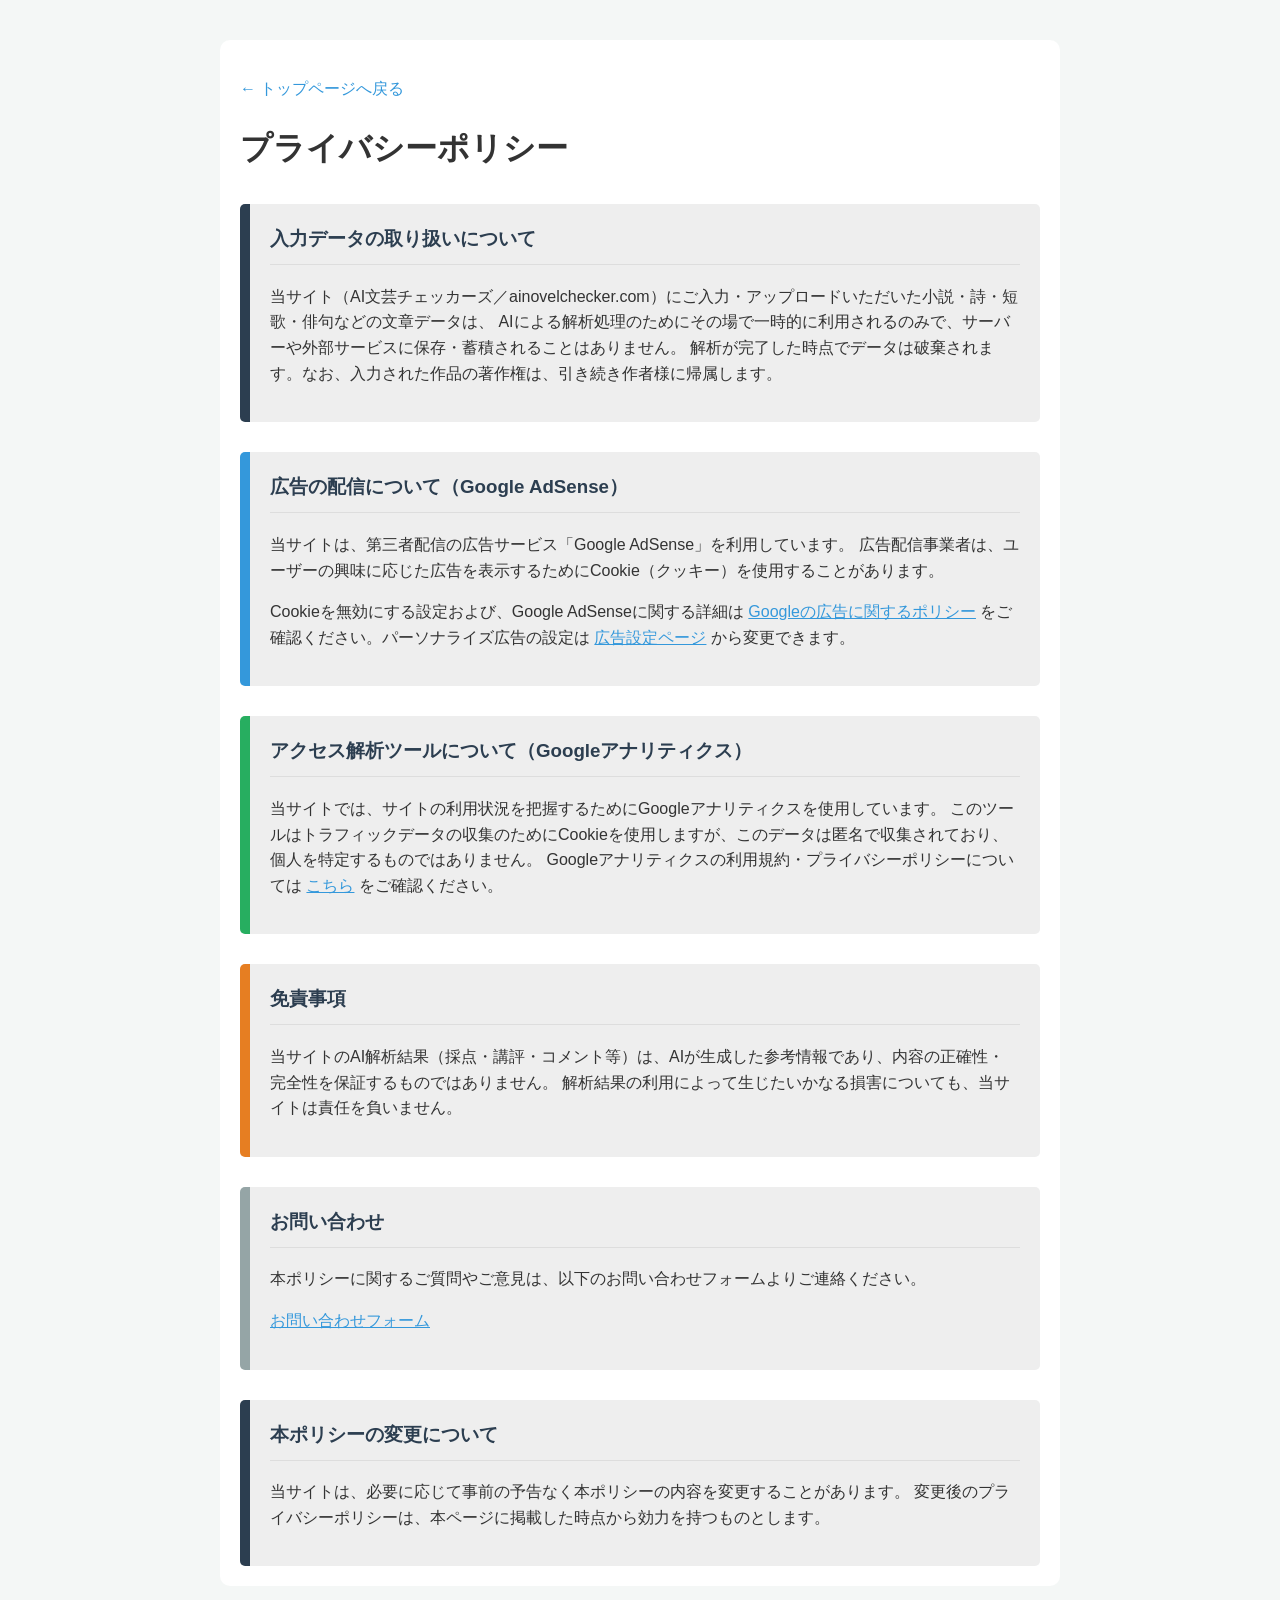
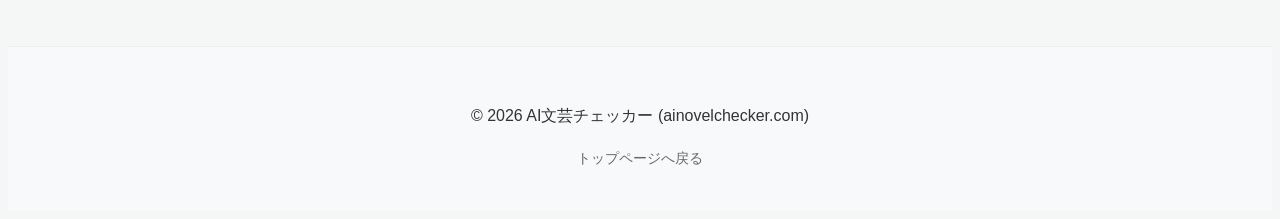
==== privacy.html @ 5933cf7b "update some pages" ====
<!DOCTYPE html>
<html lang="ja">

<head>
    <link rel="icon" href="data:image/svg+xml,<svg xmlns='http://www.w3.org/2000/svg' viewBox='0 0 100 100'><rect x='10' y='10' width='80' height='80' rx='18' fill='%232c3e50'/><path d='M50,25 L72,55 L62,55 L62,75 L38,75 L38,55 L28,55 Z' fill='%23ffffff'/><line x1='50' y1='32' x2='50' y2='52' stroke='%232c3e50' stroke-width='3' stroke-linecap='round'/><circle cx='50' cy='55' r='3.5' fill='%232c3e50'/><circle cx='50' cy='22' r='5' fill='%233498db'/><circle cx='75' cy='45' r='4' fill='%233498db'/><circle cx='25' cy='45' r='4' fill='%233498db'/><line x1='50' y1='22' x2='50' y2='25' stroke='%233498db' stroke-width='2'/><line x1='72' y1='48' x2='75' y2='45' stroke='%233498db' stroke-width='2'/><line x1='28' y1='48' x2='25' y2='45' stroke='%233498db' stroke-width='2'/></svg>">
    <meta charset="UTF-8">
    <title>プライバシーポリシー | AI文芸チェッカーズ</title>
    <meta name="description" content="AI文芸チェッカーズ（ainovelchecker.com）のプライバシーポリシー。入力データの取り扱い、Google AdSense・Googleアナリティクスの利用について説明しています。">
    <meta name="robots" content="noindex">
    <link rel="stylesheet" href="./style.css">
</head>

<body>
    <div class="container">
        <p class="nav-back"><a href="./index.html" style="color: #3498db; text-decoration: none;">← トップページへ戻る</a></p>

        <h1>プライバシーポリシー</h1>

        <section class="editor-section" style="border-left-color: #2c3e50;">
            <h3>入力データの取り扱いについて</h3>
            <p>
                当サイト（AI文芸チェッカーズ／ainovelchecker.com）にご入力・アップロードいただいた小説・詩・短歌・俳句などの文章データは、
                AIによる解析処理のためにその場で一時的に利用されるのみで、サーバーや外部サービスに保存・蓄積されることはありません。
                解析が完了した時点でデータは破棄されます。なお、入力された作品の著作権は、引き続き作者様に帰属します。
            </p>
        </section>

        <section class="editor-section" style="border-left-color: #3498db;">
            <h3>広告の配信について（Google AdSense）</h3>
            <p>
                当サイトは、第三者配信の広告サービス「Google AdSense」を利用しています。
                広告配信事業者は、ユーザーの興味に応じた広告を表示するためにCookie（クッキー）を使用することがあります。
            </p>
            <p>
                Cookieを無効にする設定および、Google AdSenseに関する詳細は
                <a href="https://policies.google.com/technologies/ads?hl=ja" target="_blank" rel="noopener" style="color:#3498db;">Googleの広告に関するポリシー</a>
                をご確認ください。パーソナライズ広告の設定は
                <a href="https://adssettings.google.com/" target="_blank" rel="noopener" style="color:#3498db;">広告設定ページ</a>
                から変更できます。
            </p>
        </section>

        <section class="editor-section" style="border-left-color: #27ae60;">
            <h3>アクセス解析ツールについて（Googleアナリティクス）</h3>
            <p>
                当サイトでは、サイトの利用状況を把握するためにGoogleアナリティクスを使用しています。
                このツールはトラフィックデータの収集のためにCookieを使用しますが、このデータは匿名で収集されており、個人を特定するものではありません。
                Googleアナリティクスの利用規約・プライバシーポリシーについては
                <a href="https://marketingplatform.google.com/about/analytics/terms/jp/" target="_blank" rel="noopener" style="color:#3498db;">こちら</a>
                をご確認ください。
            </p>
        </section>

        <section class="editor-section" style="border-left-color: #e67e22;">
            <h3>免責事項</h3>
            <p>
                当サイトのAI解析結果（採点・講評・コメント等）は、AIが生成した参考情報であり、内容の正確性・完全性を保証するものではありません。
                解析結果の利用によって生じたいかなる損害についても、当サイトは責任を負いません。
            </p>
        </section>

        <section class="editor-section" style="border-left-color: #95a5a6;">
            <h3>お問い合わせ</h3>
            <p>
                本ポリシーに関するご質問やご意見は、以下のお問い合わせフォームよりご連絡ください。
            </p>
            <p>
                <a href="https://forms.gle/KT9CneuF4Z4AGE18A" target="_blank" rel="noopener" style="color:#3498db;">お問い合わせフォーム</a>
            </p>
        </section>

        <section class="editor-section" style="border-left-color: #2c3e50;">
            <h3>本ポリシーの変更について</h3>
            <p>
                当サイトは、必要に応じて事前の予告なく本ポリシーの内容を変更することがあります。
                変更後のプライバシーポリシーは、本ページに掲載した時点から効力を持つものとします。
            </p>
        </section>
    </div>

    <footer class="site-footer">
        <div class="footer-content">
            <p>© 2026 AI文芸チェッカー (ainovelchecker.com)</p>
            <div class="footer-links">
                <a href="./index.html">トップページへ戻る</a>
            </div>
        </div>
    </footer>
</body>

</html>
---- style.css ----
body {
    font-family: sans-serif;
    background: #f4f7f6;
    color: #333;
    line-height: 1.6;
}

.container {
    height: auto !important;
    overflow: visible !important;
    max-width: 800px;
    margin: 40px auto;
    padding: 20px;
    background: white;
    border-radius: 10px;
    shadow: 0 4px 6px rgba(0, 0, 0, 0.1);
}


#result {
    overflow: visible !important; /* 隠れている部分を強制的に出す */
    height: auto !important;     /* 高さを固定せず中身に合わせる */
    background-color: white;     /* 背景が透明だと真っ白に見えることがある */
}

textarea {
    width: 100%;
    height: 300px;
    margin-bottom: 20px;
    padding: 10px;
    border: 1px solid #ddd;
    border-radius: 5px;
    font-size: 16px;
}

.actions {
    display: flex;
    justify-content: space-between;
    align-items: center;
    margin-bottom: 20px;
}

button {
    padding: 10px 25px;
    background: #2c3e50;
    color: white;
    border: none;
    border-radius: 5px;
    cursor: pointer;
    font-size: 18px;
}

button:hover {
    background: #34495e;
}

.hidden {
    display: none !important;
}

/* 報酬・保存エリア全体の調整 */
/* 保存エリア：リワード用からシンプルに書き換え */
.save-area {
    display: flex;
    justify-content: center;
    margin: 40px 0;
}

#save-image-btn {
    padding: 15px 40px;
    font-size: 1.2rem;
    background-color: #27ae60;
    color: white;
    border: none;
    border-radius: 50px;
    cursor: pointer;
    box-shadow: 0 4px 15px rgba(39, 174, 96, 0.3);
}

/* 4枚を並べるグリッド */
.example-grid {
    display: grid;
    /* 💡 最小幅を「40%以上」にすることで、3枚目が必ず2行目に落ちるようにします */
    grid-template-columns: repeat(auto-fit, minmax(45%, 1fr)); 
    gap: 15px; 
    margin-top: 20px;
    max-width: 600px; /* 💡 あまり広がりすぎないよう制限 */
    margin-left: auto;
    margin-right: auto;
}

/* 画像とラベルを囲む枠 */
.thumb-wrapper {
    display: flex;
    flex-direction: column;
    align-items: center;
    background: #ffffff;
    padding: 8px;
    border-radius: 8px;
    border: 1px solid #eee;
    box-shadow: 0 2px 5px rgba(0,0,0,0.05);
    transition: 0.3s;
}

.thumb-wrapper:hover {
    transform: translateY(-3px);
    border-color: #3498db;
    box-shadow: 0 5px 15px rgba(0,0,0,0.1);
}

/* 画像自体の設定 */
.zoomable {
    width: 100%;
    height: auto;
    cursor: pointer;
    border-radius: 4px;
}

/* ラベル */
.thumb-label {
    margin-top: 8px;
    font-size: 0.8rem;
    color: #555;
    font-weight: bold;
}

/* 📱 スマホ画面（幅が狭い時）の設定 */
@media (max-width: 480px) {
    .example-grid {
        /* スマホでも2-2を維持するか、1列にするか選べます */
        /* 1列にしたい場合はここを 1fr にしてください */
        grid-template-columns: repeat(2, 1fr); 
        gap: 10px;
    }
}

/* フッターデザイン */
.site-footer {
    margin-top: 60px;
    padding: 40px 0;
    background-color: #f8f9fa;
    border-top: 1px solid #eee;
    text-align: center;
}

.footer-links a {
    margin: 0 15px;
    color: #666;
    text-decoration: none;
    font-size: 0.9rem;
}

.footer-links a:hover {
    text-decoration: underline;
}

/* ポリシーモーダル */
#policy-modal {
    position: fixed;
    top: 0; left: 0; width: 100%; height: 100%;
    background: rgba(0,0,0,0.7);
    display: flex; justify-content: center; align-items: center;
    z-index: 2000;
}
.modal-content {
    background: white; padding: 30px; border-radius: 10px; max-width: 500px;
}

.service-description {
    text-align: left;
    margin-bottom: 40px;
    background: #ffffff;
    padding: 25px;
    border-radius: 12px;
    box-shadow: 0 4px 15px rgba(0,0,0,0.05);
}

.lead-text {
    font-size: 1.1rem;
    color: #34495e;
    margin-bottom: 30px;
    font-weight: bold;
}

.role-section h3 {
    color: #2c3e50;
    border-left: 5px solid #3498db;
    padding-left: 15px;
    margin-bottom: 15px;
}

.analysis-points {
    display: flex;
    flex-wrap: wrap;
    gap: 10px;
    list-style: none;
    padding: 0;
}

.analysis-points li {
    background: #eef7ff;
    padding: 8px 15px;
    border-radius: 20px;
    font-size: 0.85rem;
    border: 1px solid #d0e8ff;
}

.section-divider {
    border: 0;
    border-top: 1px dashed #ddd;
    margin: 30px 0;
}

.reader-intro-grid {
    display: grid;
    /* 💡 ここがポイント：最小幅を「45%」程度にすることで、3列目を強引に次の行へ送ります */
    grid-template-columns: repeat(auto-fit, minmax(45%, 1fr));
    gap: 20px; /* 少し広めに取ると2-2の境界が綺麗に見えます */
    margin-top: 15px;
}

/* 📱 スマホ（幅が狭い画面）では1列にするための設定 */
@media (max-width: 600px) {
    .reader-intro-grid {
        grid-template-columns: 1fr;
    }
}

.intro-card {
    background: #fdfdfd;
    border: 1px solid #eee;
    padding: 15px;
    border-radius: 8px;
    /* 💡 高さを揃えるために display: flex を活用 */
    display: flex;
    flex-direction: column;
    height: 100%; 
}

.intro-card:hover {
    transform: translateY(-3px);
    border-color: #3498db;
}

.intro-card h4 {
    margin: 0 0 10px 0;
    color: #3498db;
    font-size: 1rem;
}

.guide-text {
    font-size: 1.2rem;
    font-weight: bold;
    color: #2c3e50;
    margin-top: 30px;
}

/* 「JPGダウンロード」ボタン */
#save-image-btn {
    background-color: #27ae60; /* 成功・保存をイメージする緑系 */
    color: white;
}

#save-image-btn:hover {
    background-color: #219150;
    transform: translateY(-2px);
}

/* ボタン同士が重ならないようにマージンを追加 */
.reward-area button + button {
    margin-top: 15px;
}

/* 広告モーダルの背景 */
#video-ad-modal {
    position: fixed;
    top: 0; left: 0;
    width: 100%; height: 100%;
    background: rgba(0, 0, 0, 0.9);
    display: flex;
    justify-content: center;
    align-items: center;
    z-index: 10000;
}

/* 広告の中身 */
.ad-content {
    width: 90%;
    max-width: 400px;
    background: #222;
    padding: 20px;
    border-radius: 10px;
    text-align: center;
    color: white;
}

.ad-video-placeholder {
    width: 100%;
    height: 200px;
    background: #444;
    display: flex;
    justify-content: center;
    align-items: center;
    margin-bottom: 20px;
}

/* プログレスバー */
.progress-bar-container {
    width: 100%;
    height: 8px;
    background: #555;
    border-radius: 4px;
    margin-top: 10px;
    overflow: hidden;
}

#ad-progress-bar {
    width: 0%;
    height: 100%;
    background: #f1c40f;
    transition: width 1s linear; /* 1秒ごとにスムーズに伸びる */
}

/* バナー全体のコンテナ */
.ad-banner-top, .ad-banner-bottom {
    width: 100%;
    margin: 20px auto;
    text-align: center;
}

/* 728x90サイズの枠（レスポンシブ対応） */
.ad-placeholder-728x90 {
    display: inline-block;
    max-width: 100%; /* 画面からはみ出さないように */
    background: #fdfdfd;
    border: 1px solid #eee;
    overflow: hidden;
}

.ad-placeholder-728x90 img {
    max-width: 100%;
    height: auto;
    display: block;
}

/* モバイル用の調整：画面が狭いときはバナーを少し小さく見せる */
@media (max-width: 768px) {
    .ad-banner-top {
        margin: 10px 0;
    }
    .ad-label {
        transform: scale(0.8);
    }
}

/* 共通の広告ラベル */
.ad-label {
    font-size: 10px;
    color: #999;
    text-align: center;
    margin-bottom: 5px;
    letter-spacing: 1px;
}

/* ローディング中の広告（四角形 300x250想定） */
.ad-space-loading {
    margin-top: 30px;
    padding: 15px;
    background: #f0f0f0;
    border-radius: 8px;
}

/* 結果の間の広告（横長 728x90想定） */
.ad-space-inline {
    margin: 30px 0;
    padding: 10px 0;
    text-align: center;
}

.ad-placeholder, .ad-placeholder-horizontal {
    display: flex;
    justify-content: center;
    align-items: center;
    background: #fff;
    border: 1px dashed #ccc;
    min-height: 100px;
}

.result-header {
    text-align: center; /* 中央寄せにするとインパクトが出ます */
    margin-top: -10px;
    margin-bottom: 30px;
    padding-bottom: 20px;
    border-bottom: 2px dashed #ddd;
}

.result-header h2 {
    margin-bottom: 20px;
    font-size: 1.5rem;
}

/* メインの大きな星専用のスタイル */
#main-star-rating {
    font-size: 2rem; /* サイズを大きく */
    letter-spacing: 8px;
    filter: drop-shadow(0 0 2px rgba(241, 196, 15, 0.5)); /* ほんのり光らせる */
}

/* ついでに、平均スコアの数字も強調 */
#avg-score {
    color: #e67e22;
    font-size: 2.0rem;
}

/* チャートのサイズ固定 */
.chart-container {
    width: 100%;
    max-width: 400px;
    margin: 0 auto;
    position: relative;
}

/* 読者カードと編集者エリアの間の区切り */
.editor-feedback-area {
    margin-top: 30px;
    padding-top: 30px;
    border-top: 2px dashed #ddd;
}

/* 編集部総括のボックスを少しプロっぽく */
.editor-section {
    background: #f9f9f9;
    padding: 25px;
    border-radius: 10px;
    border-left: 10px solid #2c3e50;
    margin-top: 20px;
}

.editor-section h3 {
    margin-top: 0;
    color: #2c3e50;
    border-bottom: 1px solid #ddd;
    padding-bottom: 10px;
}

/* 良い点・悪い点の横並び */
.editor-points {
    display: flex;
    gap: 20px;
    margin-bottom: 30px;
}

.point-box {
    flex: 1;
    padding: 15px;
    border-radius: 8px;
}

.good {
    background-color: #e8f5e9;
    border: 1px solid #c8e6c9;
}

.bad {
    background-color: #fff3e0;
    border: 1px solid #ffe0b2;
}

.point-box h3 {
    margin-top: 0;
    font-size: 1.1rem;
}

.point-box ul {
    padding-left: 20px;
    margin-bottom: 0;
}

.point-box li {
    margin-bottom: 8px;
    font-size: 0.95rem;
}

/* スマホ対応：縦並びに切り替え */
@media (max-width: 600px) {
    .editor-points {
        flex-direction: column;
    }
}

/* 読者リスト全体 */
#reader-cards {
    display: flex;
    flex-direction: column;
    gap: 20px;
    margin-top: 20px;
}

/* 読者カード（横長） */
.card {
    display: flex;
    gap: 15px;
    background: #fff;
    padding: 20px;
    border-radius: 8px;
    border: 1px solid #eee;
    box-shadow: 0 2px 4px rgba(0,0,0,0.05);
}

/* アイコン（仮：丸いグレーの円） */
.reader-icon {
    width: 50px;
    height: 50px;
    background: #e0e0e0;
    border-radius: 50%;
    display: flex;
    align-items: center;
    justify-content: center;
    font-size: 1.5rem;
    flex-shrink: 0;
}

/* 右側のコンテンツ */
.reader-content {
    flex-grow: 1;
}

/* 名前・属性・スコアの1行目 */
.reader-header {
    margin-bottom: 5px;
}

.reader-name { font-weight: bold; font-size: 1.1rem; margin-right: 10px; }
.reader-meta { font-size: 0.85rem; color: #777; } /* 性別・age用 */

/* 星と数字の2行目 */
.reader-rating-row {
    display: flex;
    align-items: center;
    gap: 10px;
    margin-bottom: 10px;
}

.reader-score { font-size: 0.9rem; color: #444; font-weight: bold; }

/* コメントの3行目 */
.reader-comment {
    margin: 0;
    font-size: 1.0rem;
    color: #333;
    line-height: 1.5;
}

.card h4 {
    margin: 0;
    color: #e67e22;
}

/* 星の土台（共通） */
.star-rating {
    position: relative;
    display: inline-block;
    font-size: 1.2rem;
    color: #ddd; /* 塗られていない星の色（グレー） */
    letter-spacing: 2px;
    cursor: default;
}

/* 塗りつぶされた星（黄色） */
.star-rating::before {
    content: "★★★★★";
    position: absolute;
    top: 0;
    left: 0;
    width: var(--rating-width); /* ここがJSで動的に変わる（重要） */
    color: #f1c40f; /* 塗りつぶしの色（ゴールド） */
    overflow: hidden;
    white-space: nowrap;
}

/* 読者カード内の星の位置調整 */
.reader-stars-container {
    margin-left: 10px;
    vertical-align: middle;
}

.editor-section {
    margin-top: 30px;
    padding: 20px;
    background: #eee;
    border-radius: 5px;
}

#loading {
    text-align: center;
    font-weight: bold;
    color: #3498db;
}

/* style.css の末尾に追加 */
#image-modal {
    position: fixed;
    top: 0;
    left: 0;
    width: 100%;
    height: 100%;
    z-index: 9999;
    display: flex;
    justify-content: center;
    align-items: center;
}

#image-modal.hidden {
    display: none !important; /* hiddenクラスがある時は完全に消す */
}

.modal-overlay {
    position: absolute;
    top: 0;
    left: 0;
    width: 100%;
    height: 100%;
    background: rgba(0, 0, 0, 0.85);
    cursor: pointer; /* 「ここを押せば閉じられる」と視覚的に伝える */
}

.modal-content-wrapper {
    position: relative;
    max-width: 90%;
    max-height: 90%;
    z-index: 10000;
}

#full-img {
    width: 100%;
    height: auto;
    border: 3px solid white;
    border-radius: 5px;
}

.close-modal {
    position: absolute;
    top: -45px; /* 少し上に余裕を持たせる */
    right: 0;
    color: white;
    font-size: 40px; /* 少し大きく */
    cursor: pointer;
    padding: 10px; /* クリックできる範囲を広げる */
    line-height: 1;
}

/* ポータル用の追加スタイル */
.portal-grid {
    margin-top: 40px;
}

.portal-link {
    text-decoration: none;
    color: inherit;
    transition: transform 0.2s, border-color 0.2s;
    cursor: pointer;
}

.portal-link:hover {
    transform: translateY(-5px);
    border-color: #3498db;
    background: #f8fbff;
}

.portal-link.full-width {
    grid-column: 1 / -1; /* 2列をぶち抜いて表示 */
    text-align: center;
}

.portal-link.full-width .reader-icon {
    margin: 0 auto 10px auto;
}

.portal-about {
    margin-top: 50px;
    border-left: 5px solid #2c3e50;
    background: #f9f9f9;
}

.portal-about a {
    color: #3498db;
    text-decoration: none;
}

.portal-about a:hover {
    text-decoration: underline;
}

/* ==========================================
   🚀 ポータル専用 タイルリンクデザイン
   ========================================== */
.portal-tile-link {
    display: flex;
    align-items: center;
    gap: 15px;
    background: #ffffff;
    border: 2px solid #e2e8f0;
    border-radius: 12px;
    padding: 20px;
    text-decoration: none;
    color: inherit;
    transition: all 0.2s ease;
    box-shadow: 0 4px 6px rgba(0, 0, 0, 0.02);
}

/* 左側の大きな絵文字アイコン */
.tile-icon {
    font-size: 2.2rem;
    display: flex;
    align-items: center;
    justify-content: center;
    width: 60px;
    height: 60px;
    background: #f8fafc;
    border-radius: 10px;
    flex-shrink: 0;
    transition: transform 0.2s ease;
}

.tile-main {
    flex-grow: 1;
}

.tile-main h4 {
    margin: 0 0 5px 0;
    font-size: 1.1rem;
    font-weight: bold;
    transition: color 0.2s ease;
}

.tile-main p {
    margin: 0;
    font-size: 0.85rem;
    color: #64748b;
    line-height: 1.4;
}

/* 🟦 下読みシリーズ（ブルー）のホバー効果 */
.text-blue:hover {
    border-color: #3498db;
    background: #f0f7fc;
    transform: translateY(-3px);
    box-shadow: 0 6px 15px rgba(52, 152, 219, 0.15);
}
.text-blue:hover .tile-main h4 { color: #3498db; }
.text-blue:hover .tile-icon { transform: scale(1.1); background: #e1f0fa; }

/* 🟩 コメント欄シリーズ（グリーン）のホバー効果 */
.text-green:hover {
    border-color: #27ae60;
    background: #f0fbf4;
    transform: translateY(-3px);
    box-shadow: 0 6px 15px rgba(39, 174, 96, 0.15);
}
.text-green:hover .tile-main h4 { color: #27ae60; }
.text-green:hover .tile-icon { transform: scale(1.1); background: #e1f7e9; }

/* ==========================================
   ❓ FAQ・利用シーン セクション
   ========================================== */
.faq-item {
    margin-bottom: 18px;
}

.faq-item:last-child {
    margin-bottom: 0;
}

.faq-q {
    font-weight: bold;
    color: #2c3e50;
    margin: 0 0 5px 0;
}

.faq-a {
    margin: 0;
    padding-left: 1.2em;
    color: #555;
}

/* ==========================================
   ✒️ 総合ポータル用 サイトロゴ・スタイル
   ========================================== */
.site-logo-container {
    display: flex;
    align-items: center;
    justify-content: center; /* センターに美しく配置 */
    gap: 18px;
    margin-top: 20px;
    margin-bottom: 35px;
}

/* ロゴマーク（SVG）の浮遊ホバーエフェクト */
.site-logo-mark {
    flex-shrink: 0;
    transition: transform 0.3s cubic-bezier(0.175, 0.885, 0.32, 1.275);
}
.site-logo-container:hover .site-logo-mark {
    transform: translateY(-4px) rotate(3deg); /* マウスを乗せると可愛く弾む */
}

.site-logo-text {
    text-align: left;
}

/* もともとのH1をロゴの横に収まるサイズに最適化 */
.site-logo-text .main-title {
    font-size: 2rem;
    color: #2c3e50;
    margin: 0;
    padding: 0;
    line-height: 1.2;
    letter-spacing: 1px;
    font-weight: 800;
}

/* 「AI」の文字だけテック感のあるシアンブルーにしてメリハリを出す */
.highlight-ai {
    color: #3498db;
    font-family: 'Inter', 'Futura', sans-serif;
    margin-right: 4px;
}

/* サイトが何であるかを1秒で伝えるサブタグライン */
.sub-tagline {
    margin: 4px 0 0 2px;
    font-size: 0.85rem;
    color: #64748b;
    font-weight: bold;
    letter-spacing: 0.5px;
}

/* スマホ画面でのレスポンシブ対応 */
@media (max-width: 480px) {
    .site-logo-container {
        flex-direction: column;
        gap: 10px;
        text-align: center;
    }
    .site-logo-text {
        text-align: center;
    }
    .site-logo-text .main-title {
        font-size: 1.6rem;
    }
}
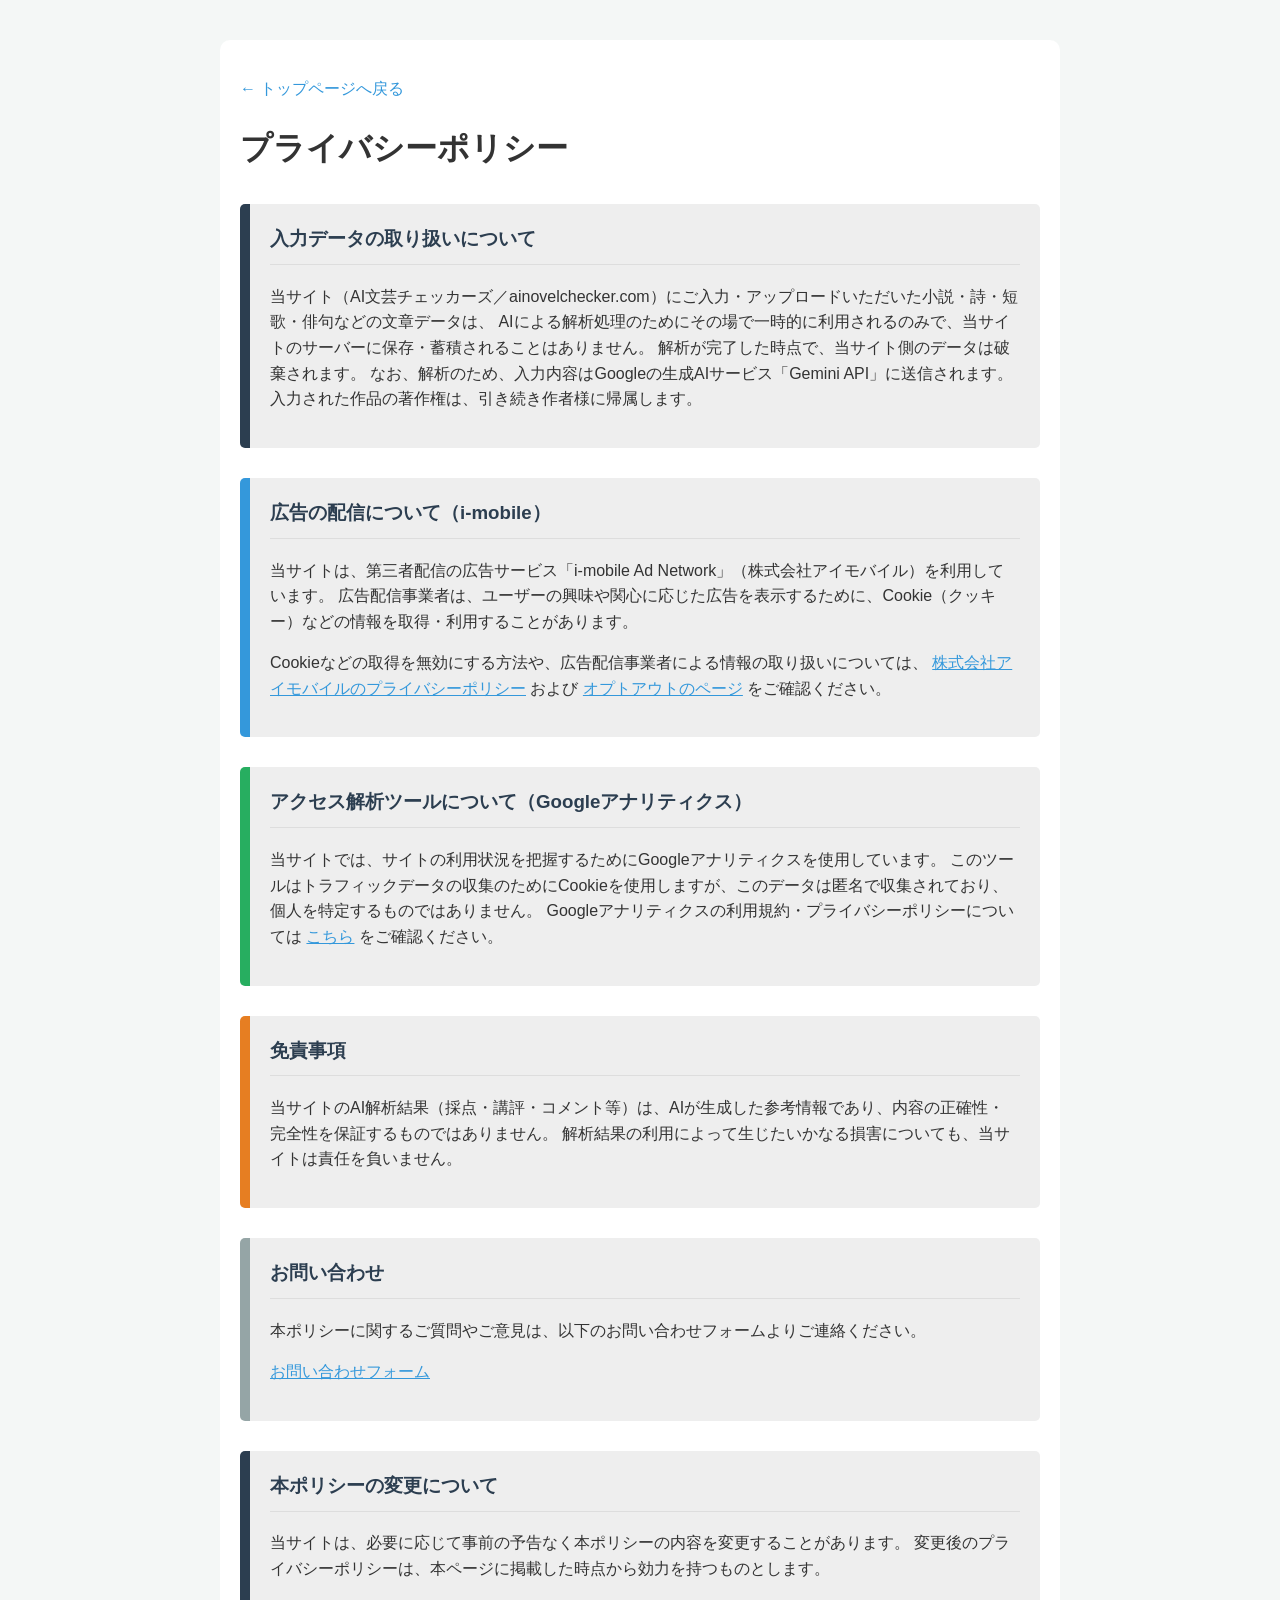
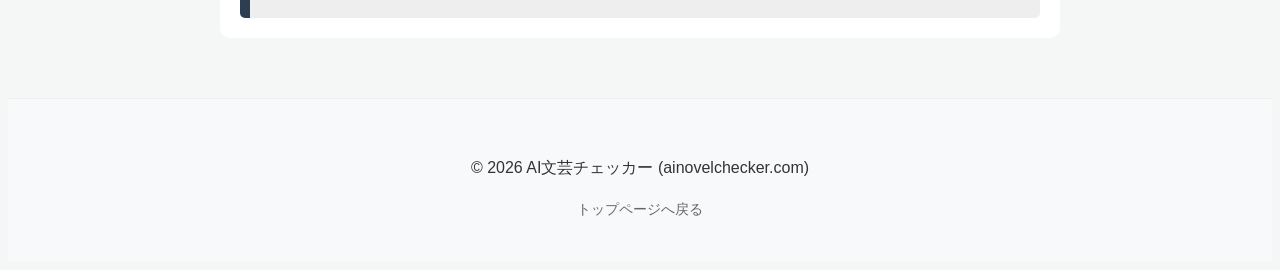
==== commit 2a0d74fc: "Update privacy policy: replace AdSense with i-mobile, note Gemini API - Ad section now describes i-m" ====
--- a/privacy.html
+++ b/privacy.html
@@ -4,8 +4,9 @@
 <head>
     <link rel="icon" href="data:image/svg+xml,<svg xmlns='http://www.w3.org/2000/svg' viewBox='0 0 100 100'><rect x='10' y='10' width='80' height='80' rx='18' fill='%232c3e50'/><path d='M50,25 L72,55 L62,55 L62,75 L38,75 L38,55 L28,55 Z' fill='%23ffffff'/><line x1='50' y1='32' x2='50' y2='52' stroke='%232c3e50' stroke-width='3' stroke-linecap='round'/><circle cx='50' cy='55' r='3.5' fill='%232c3e50'/><circle cx='50' cy='22' r='5' fill='%233498db'/><circle cx='75' cy='45' r='4' fill='%233498db'/><circle cx='25' cy='45' r='4' fill='%233498db'/><line x1='50' y1='22' x2='50' y2='25' stroke='%233498db' stroke-width='2'/><line x1='72' y1='48' x2='75' y2='45' stroke='%233498db' stroke-width='2'/><line x1='28' y1='48' x2='25' y2='45' stroke='%233498db' stroke-width='2'/></svg>">
     <meta charset="UTF-8">
+    <meta name="viewport" content="width=device-width, initial-scale=1.0">
     <title>プライバシーポリシー | AI文芸チェッカーズ</title>
-    <meta name="description" content="AI文芸チェッカーズ（ainovelchecker.com）のプライバシーポリシー。入力データの取り扱い、Google AdSense・Googleアナリティクスの利用について説明しています。">
+    <meta name="description" content="AI文芸チェッカーズ（ainovelchecker.com）のプライバシーポリシー。入力データの取り扱い、i-mobile・Googleアナリティクスの利用について説明しています。">
     <meta name="robots" content="noindex">
     <link rel="stylesheet" href="./style.css">
 </head>
@@ -20,23 +21,25 @@
             <h3>入力データの取り扱いについて</h3>
             <p>
                 当サイト（AI文芸チェッカーズ／ainovelchecker.com）にご入力・アップロードいただいた小説・詩・短歌・俳句などの文章データは、
-                AIによる解析処理のためにその場で一時的に利用されるのみで、サーバーや外部サービスに保存・蓄積されることはありません。
-                解析が完了した時点でデータは破棄されます。なお、入力された作品の著作権は、引き続き作者様に帰属します。
+                AIによる解析処理のためにその場で一時的に利用されるのみで、当サイトのサーバーに保存・蓄積されることはありません。
+                解析が完了した時点で、当サイト側のデータは破棄されます。
+                なお、解析のため、入力内容はGoogleの生成AIサービス「Gemini API」に送信されます。
+                入力された作品の著作権は、引き続き作者様に帰属します。
             </p>
         </section>
 
         <section class="editor-section" style="border-left-color: #3498db;">
-            <h3>広告の配信について（Google AdSense）</h3>
+            <h3>広告の配信について（i-mobile）</h3>
             <p>
-                当サイトは、第三者配信の広告サービス「Google AdSense」を利用しています。
-                広告配信事業者は、ユーザーの興味に応じた広告を表示するためにCookie（クッキー）を使用することがあります。
+                当サイトは、第三者配信の広告サービス「i-mobile Ad Network」（株式会社アイモバイル）を利用しています。
+                広告配信事業者は、ユーザーの興味や関心に応じた広告を表示するために、Cookie（クッキー）などの情報を取得・利用することがあります。
             </p>
             <p>
-                Cookieを無効にする設定および、Google AdSenseに関する詳細は
-                <a href="https://policies.google.com/technologies/ads?hl=ja" target="_blank" rel="noopener" style="color:#3498db;">Googleの広告に関するポリシー</a>
-                をご確認ください。パーソナライズ広告の設定は
-                <a href="https://adssettings.google.com/" target="_blank" rel="noopener" style="color:#3498db;">広告設定ページ</a>
-                から変更できます。
+                Cookieなどの取得を無効にする方法や、広告配信事業者による情報の取り扱いについては、
+                <a href="https://www.i-mobile.co.jp/privacy.html" target="_blank" rel="noopener" style="color:#3498db;">株式会社アイモバイルのプライバシーポリシー</a>
+                および
+                <a href="https://www.i-mobile.co.jp/optout.html" target="_blank" rel="noopener" style="color:#3498db;">オプトアウトのページ</a>
+                をご確認ください。
             </p>
         </section>
 
--- a/style.css
+++ b/style.css
@@ -24,6 +24,7 @@
 }
 
 textarea {
+    box-sizing: border-box;
     width: 100%;
     height: 300px;
     margin-bottom: 20px;
@@ -35,6 +36,8 @@
 
 .actions {
     display: flex;
+    flex-wrap: wrap;
+    gap: 12px;
     justify-content: space-between;
     align-items: center;
     margin-bottom: 20px;
@@ -63,8 +66,22 @@
 .save-area {
     display: flex;
     justify-content: center;
+    flex-wrap: wrap;
+    gap: 12px;
     margin: 40px 0;
 }
+
+#share-btn {
+    padding: 15px 40px;
+    font-size: 1.2rem;
+    background-color: #000000;
+    color: #ffffff;
+    border: none;
+    border-radius: 50px;
+    cursor: pointer;
+}
+#share-btn:hover { background-color: #333333; }
+#share-btn:disabled { opacity: 0.6; cursor: default; }
 
 #save-image-btn {
     padding: 15px 40px;
@@ -759,6 +776,16 @@
 }
 .text-green:hover .tile-main h4 { color: #27ae60; }
 .text-green:hover .tile-icon { transform: scale(1.1); background: #e1f7e9; }
+
+/* 🟧 構想相談シリーズ（オレンジ）のホバー効果 */
+.text-orange:hover {
+    border-color: #e67e22;
+    background: #fff8ef;
+    transform: translateY(-3px);
+    box-shadow: 0 6px 15px rgba(230, 126, 34, 0.15);
+}
+.text-orange:hover .tile-main h4 { color: #e67e22; }
+.text-orange:hover .tile-icon { transform: scale(1.1); background: #fdebd6; }
 
 /* ==========================================
    ❓ FAQ・利用シーン セクション
@@ -848,4 +875,6 @@
     .site-logo-text .main-title {
         font-size: 1.6rem;
     }
-}+}
+/* 投稿・解析ボタンの文字が縦に潰れないようにする */
+#post-btn, #analyze-btn { white-space: nowrap; }
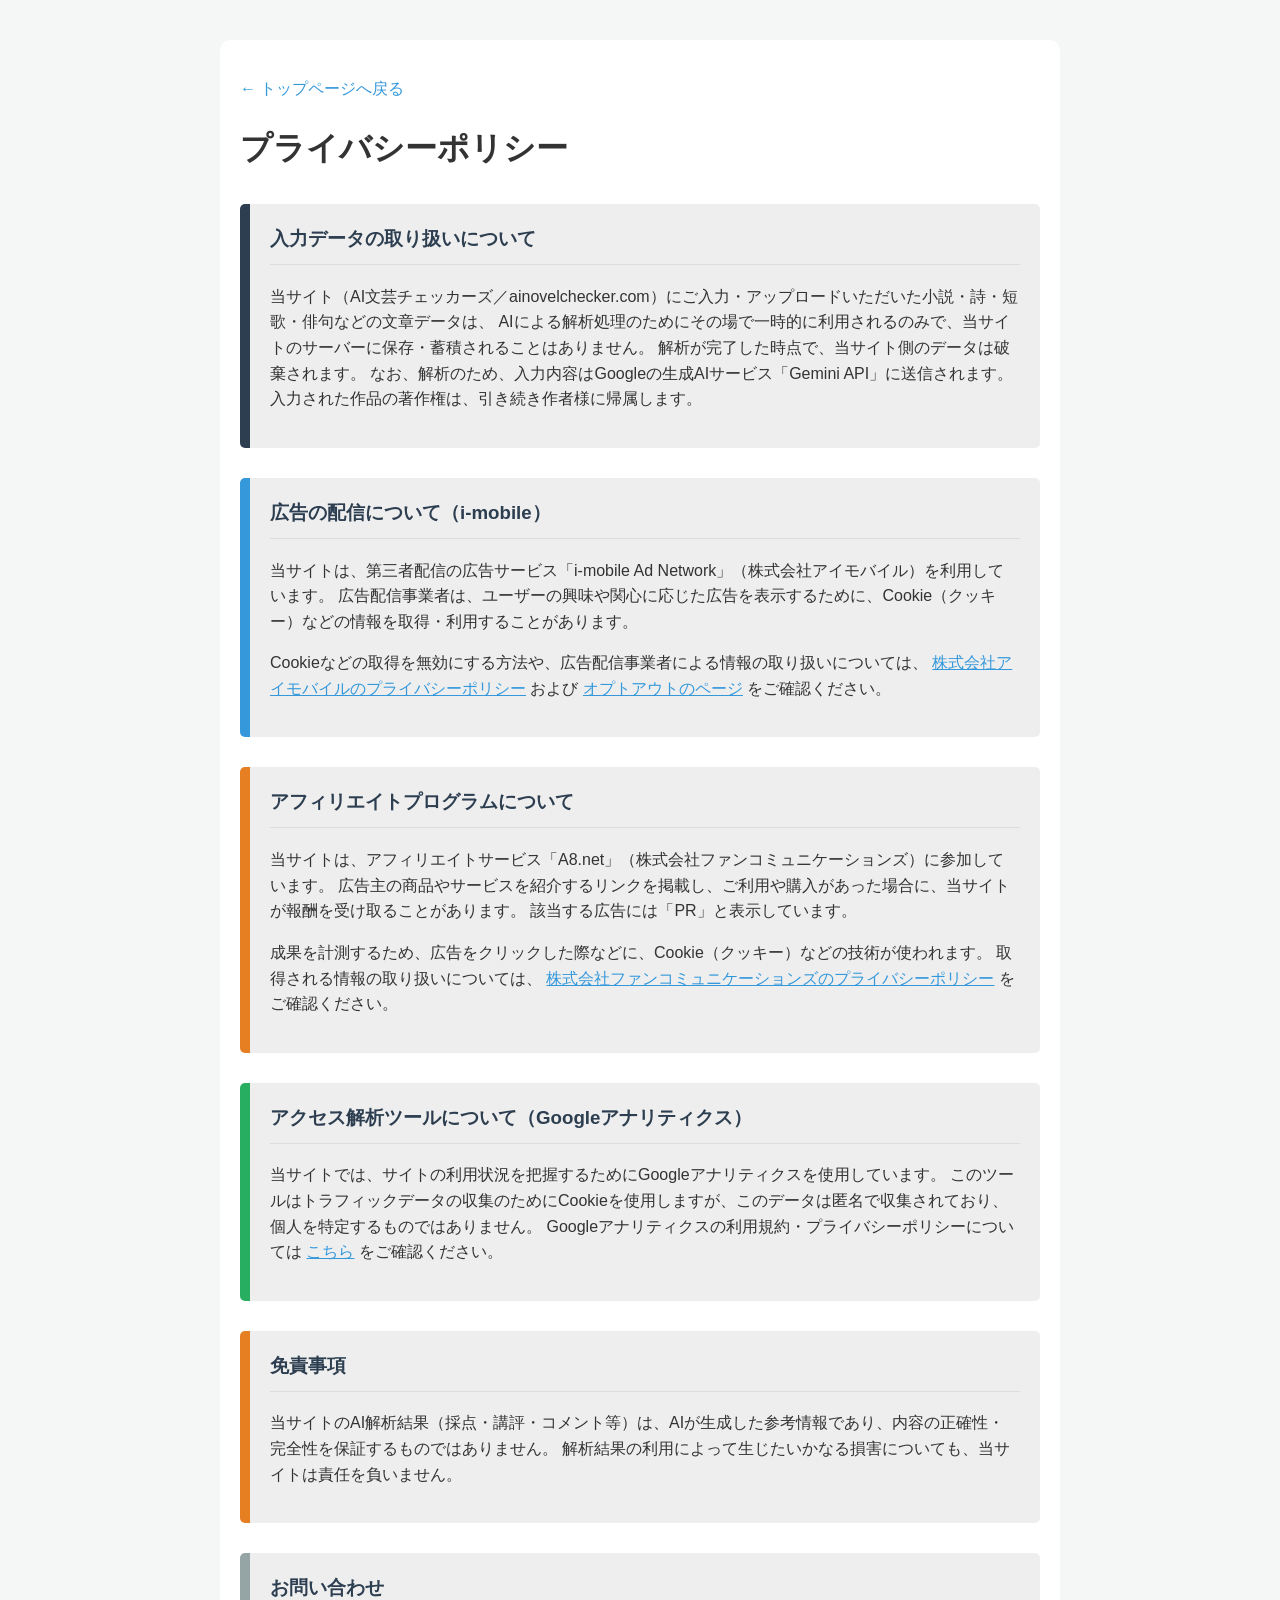
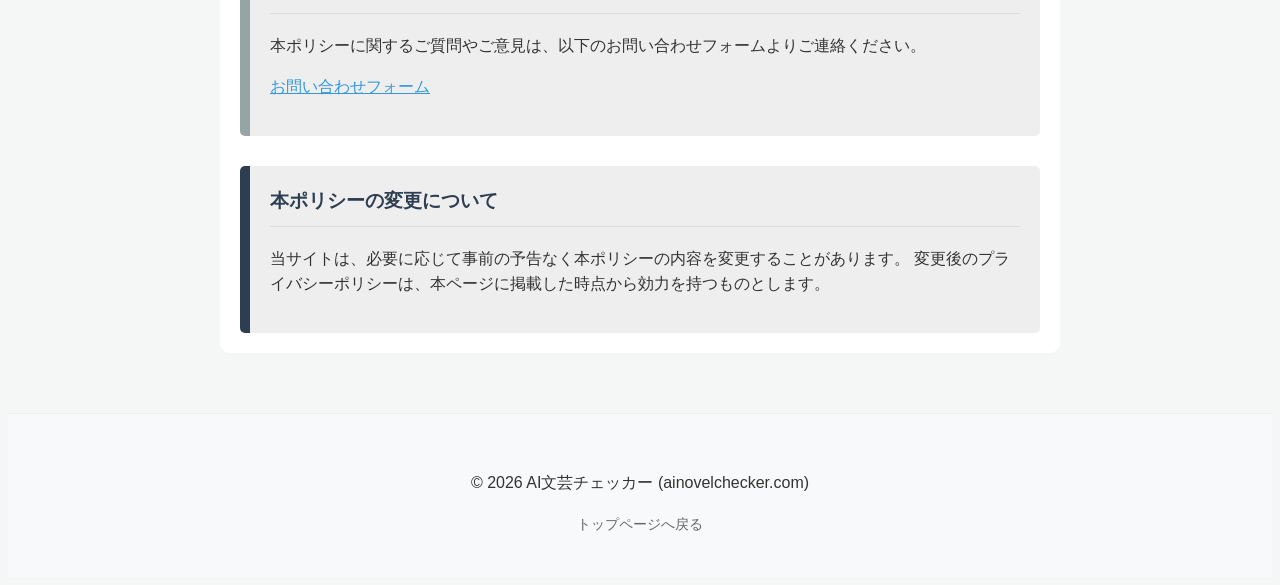
==== commit 6bb4dcbb: "Rotate affiliate (A8) and i-mobile ads in the below-overview slot - Add affiliate.js: picks an ad pe" ====
--- a/privacy.html
+++ b/privacy.html
@@ -39,6 +39,21 @@
                 <a href="https://www.i-mobile.co.jp/privacy.html" target="_blank" rel="noopener" style="color:#3498db;">株式会社アイモバイルのプライバシーポリシー</a>
                 および
                 <a href="https://www.i-mobile.co.jp/optout.html" target="_blank" rel="noopener" style="color:#3498db;">オプトアウトのページ</a>
+                をご確認ください。
+            </p>
+        </section>
+
+        <section class="editor-section" style="border-left-color: #e67e22;">
+            <h3>アフィリエイトプログラムについて</h3>
+            <p>
+                当サイトは、アフィリエイトサービス「A8.net」（株式会社ファンコミュニケーションズ）に参加しています。
+                広告主の商品やサービスを紹介するリンクを掲載し、ご利用や購入があった場合に、当サイトが報酬を受け取ることがあります。
+                該当する広告には「PR」と表示しています。
+            </p>
+            <p>
+                成果を計測するため、広告をクリックした際などに、Cookie（クッキー）などの技術が使われます。
+                取得される情報の取り扱いについては、
+                <a href="https://www.fancs.com/privacy" target="_blank" rel="noopener" style="color:#3498db;">株式会社ファンコミュニケーションズのプライバシーポリシー</a>
                 をご確認ください。
             </p>
         </section>
